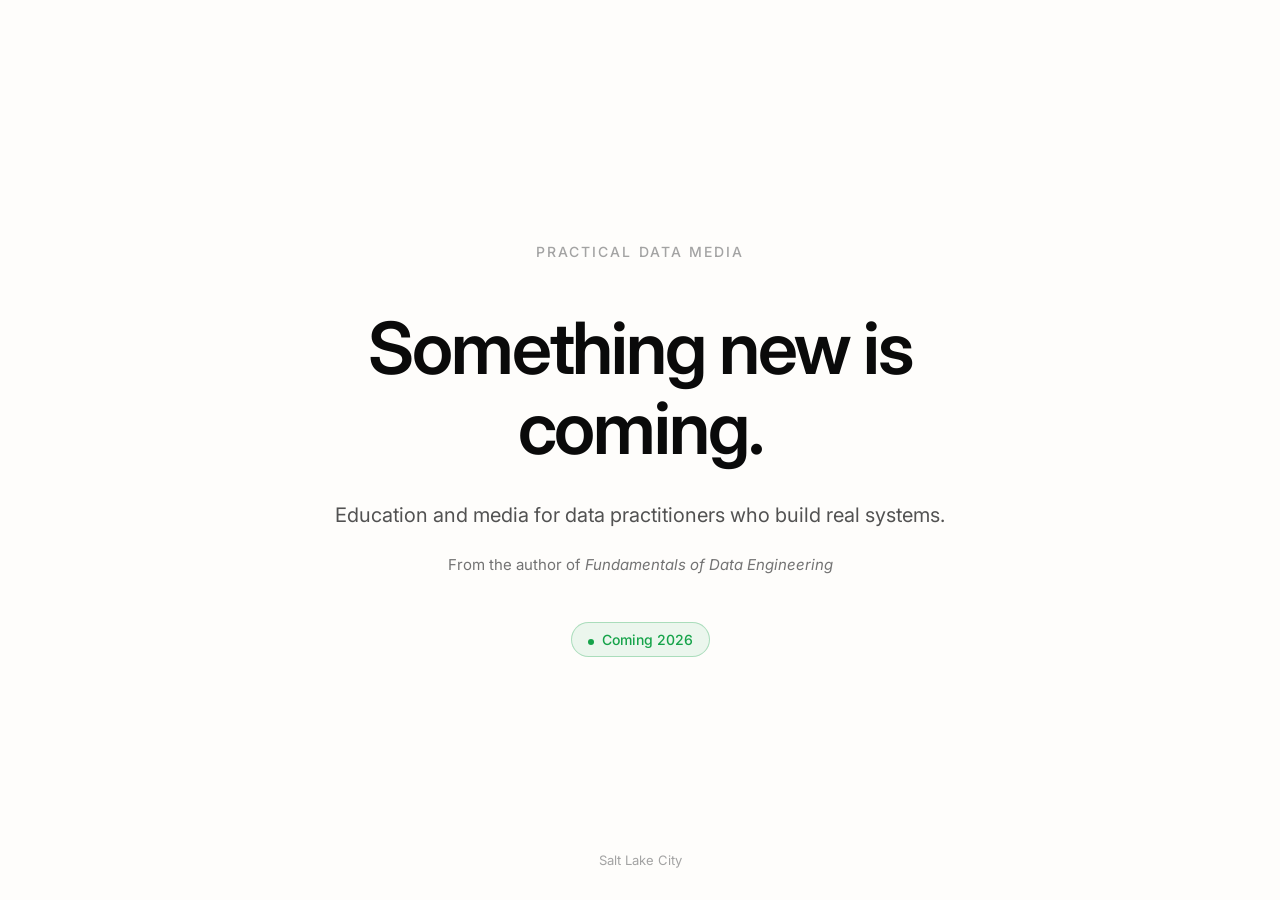
==== practical-data-media-coming-soon_1.html @ 6d728e12 "add webpage" ====
<!DOCTYPE html>
<html lang="en">
<head>
    <meta charset="UTF-8">
    <meta name="viewport" content="width=device-width, initial-scale=1.0">
    <title>Practical Data Media</title>
    <meta name="description" content="Practical Data Media - Coming Soon">
    <link rel="preconnect" href="https://fonts.googleapis.com">
    <link rel="preconnect" href="https://fonts.gstatic.com" crossorigin>
    <link href="https://fonts.googleapis.com/css2?family=Inter:wght@400;500;600&display=swap" rel="stylesheet">
    <style>
        * {
            margin: 0;
            padding: 0;
            box-sizing: border-box;
        }

        html, body {
            height: 100%;
        }

        body {
            font-family: 'Inter', -apple-system, BlinkMacSystemFont, 'Segoe UI', sans-serif;
            background-color: #fefdfb;
            color: #171717;
            display: flex;
            flex-direction: column;
            justify-content: center;
            align-items: center;
            min-height: 100vh;
            padding: 2rem;
            text-align: center;
        }

        .container {
            max-width: 680px;
        }

        .logo {
            font-size: 0.875rem;
            font-weight: 500;
            letter-spacing: 0.15em;
            text-transform: uppercase;
            color: #a3a3a3;
            margin-bottom: 3rem;
        }

        h1 {
            font-size: clamp(2.5rem, 8vw, 4.5rem);
            font-weight: 600;
            line-height: 1.1;
            margin-bottom: 2rem;
            letter-spacing: -0.03em;
            color: #0a0a0a;
            animation: breathe 4s ease-in-out infinite;
        }

        @keyframes breathe {
            0%, 100% { transform: scale(1); }
            50% { transform: scale(1.015); }
        }

        .tagline {
            font-size: 1.25rem;
            color: #525252;
            line-height: 1.6;
            margin-bottom: 1.5rem;
        }

        .credit {
            font-size: 0.9375rem;
            color: #737373;
            margin-bottom: 3rem;
        }

        .credit em {
            font-style: italic;
        }

        .status {
            display: inline-block;
            font-size: 0.875rem;
            font-weight: 500;
            color: #16a34a;
            padding: 0.5rem 1rem;
            border: 1px solid rgba(22, 163, 74, 0.3);
            border-radius: 9999px;
            background: rgba(22, 163, 74, 0.08);
        }

        .status::before {
            content: '';
            display: inline-block;
            width: 6px;
            height: 6px;
            background: #16a34a;
            border-radius: 50%;
            margin-right: 0.5rem;
            animation: pulse 2s ease-in-out infinite;
        }

        @keyframes pulse {
            0%, 100% { opacity: 1; }
            50% { opacity: 0.4; }
        }

        .footer {
            position: absolute;
            bottom: 2rem;
            font-size: 0.8125rem;
            color: #a3a3a3;
        }
    </style>
</head>
<body>
    <div class="container">
        <div class="logo">Practical Data Media</div>
        <h1>Something new is coming.</h1>
        <p class="tagline">Education and media for data practitioners who build real systems.</p>
        <p class="credit">From the author of <em>Fundamentals of Data Engineering</em></p>
        <span class="status">Coming 2026</span>
    </div>
    <div class="footer">Salt Lake City</div>
</body>
</html>
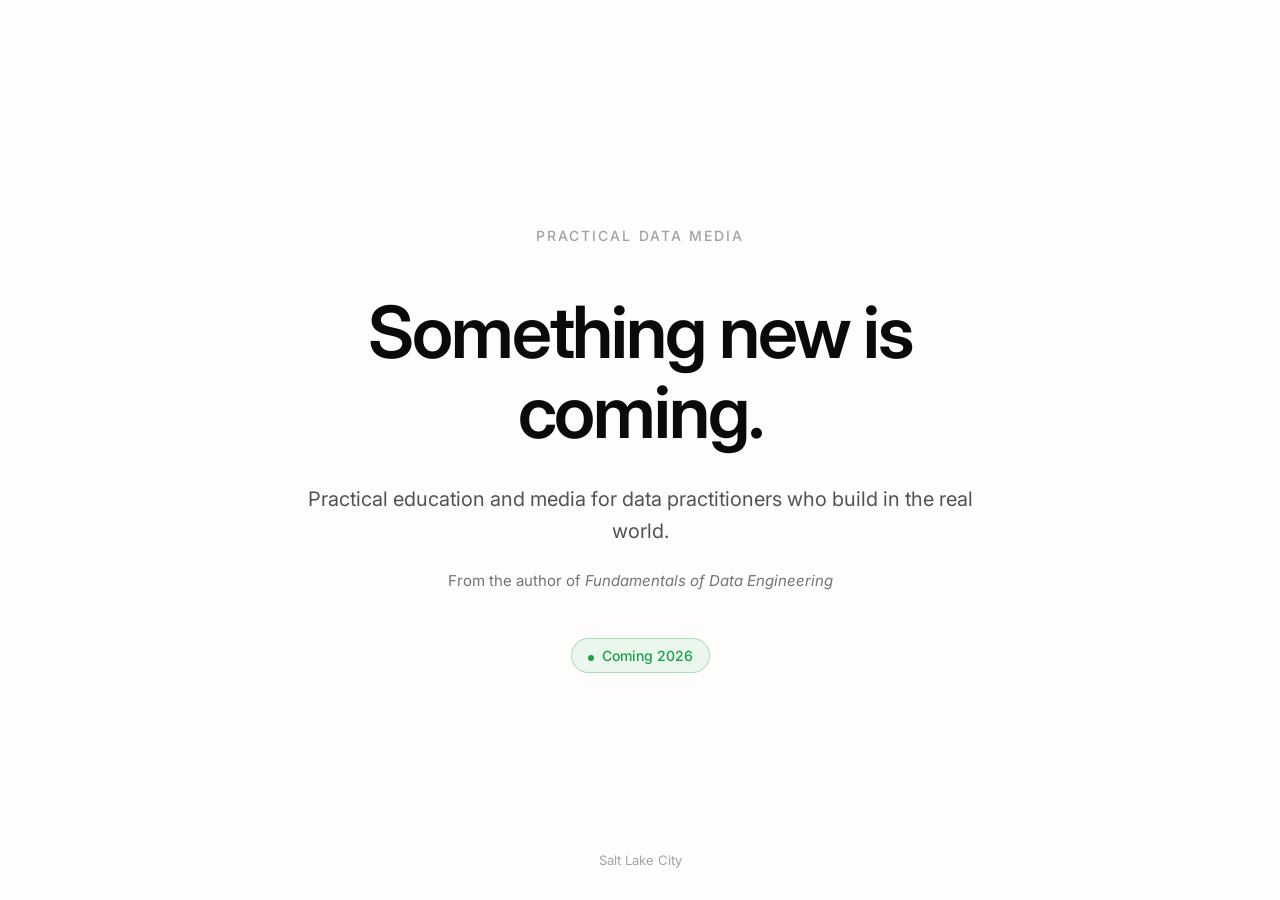
==== commit 26e24ce6: "edit breathing and change the copy." ====
--- a/practical-data-media-coming-soon_1.html
+++ b/practical-data-media-coming-soon_1.html
@@ -52,12 +52,18 @@
             margin-bottom: 2rem;
             letter-spacing: -0.03em;
             color: #0a0a0a;
-            animation: breathe 4s ease-in-out infinite;
+            animation: breathe 6s ease-in-out infinite;
         }
 
         @keyframes breathe {
-            0%, 100% { transform: scale(1); }
-            50% { transform: scale(1.015); }
+            0%, 100% { 
+                transform: scale(1);
+                color: #0a0a0a;
+            }
+            50% { 
+                transform: scale(1.015);
+                color: #e0dfdf;
+            }
         }
 
         .tagline {
@@ -116,7 +122,7 @@
     <div class="container">
         <div class="logo">Practical Data Media</div>
         <h1>Something new is coming.</h1>
-        <p class="tagline">Education and media for data practitioners who build real systems.</p>
+        <p class="tagline">Practical education and media for data practitioners who build in the real world.</p>
         <p class="credit">From the author of <em>Fundamentals of Data Engineering</em></p>
         <span class="status">Coming 2026</span>
     </div>
